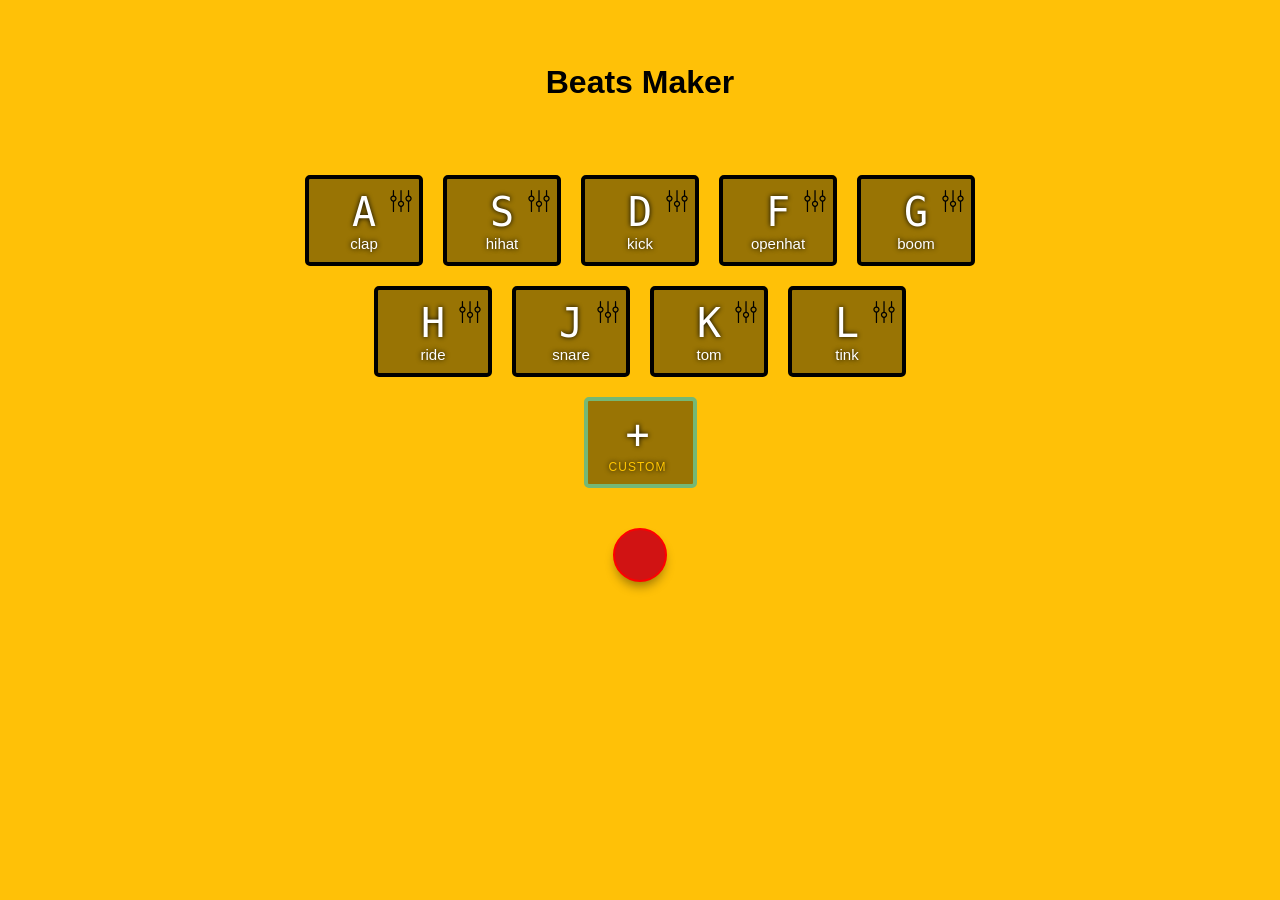
==== index.html @ 9469b546 "initial" ====
<!DOCTYPE html>
<html lang="en">
	<head>
		<meta charset="UTF-8" />
		<title>JS Drum Kit</title>
		<link rel="stylesheet" href="style.css" />
		<script src="js/js.js"></script>
		<script src="js/utls/Track.js"></script>
		<script src="js/utls/DrumPadButton.js"></script>
	</head>

	<body>
		<h2>Beats Maker</h2>
		<div class="keys"></div>

		<div class="custom-button-cont">
			<div class="key create-key">
				<kbd>+</kbd>
				<span class="sound">Custom</span>
				<input type="file" hidden />
			</div>
		</div>

		<div class="record-studio">
			<div id="record-loop-button"></div>
			<div class="record-loop-container"></div>
		</div>

		<div class="audioTagCont"></div>

		<script>
			init({
				keys: [
					{
						keyCode: 65,
						label: 'clap',
						sound: 'sounds/clap.wav',
					},
					{
						keyCode: 83,
						label: 'hihat',
						sound: 'sounds/hihat.wav',
					},
					{
						keyCode: 68,
						label: 'kick',
						sound: 'sounds/kick.wav',
					},
					{
						keyCode: 70,
						label: 'openhat',
						sound: 'sounds/openhat.wav',
					},
					{
						keyCode: 71,
						label: 'boom',
						sound: 'sounds/boom.wav',
					},
					{
						keyCode: 72,
						label: 'ride',
						sound: 'sounds/ride.wav',
					},
					{
						keyCode: 74,
						label: 'snare',
						sound: 'sounds/snare.wav',
					},
					{
						keyCode: 75,
						label: 'tom',
						sound: 'sounds/tom.wav',
					},
					{
						keyCode: 76,
						label: 'tink',
						sound: 'sounds/tink.wav',
					},
				],
			});
		</script>
	</body>
</html>
---- style.css ----
html {
	font-size: 10px;
	background-size: cover;
}

body,
html {
	margin: 0;
	padding: 0;
	font-family: sans-serif;
	background: #ffc107;
}

h2 {
	font-size: 32px;
	margin: 5% auto;
	text-align: center;
}

.custom-button-cont {
	display: flex;
	justify-content: center;
}

.keys {
	display: flex;
	flex-wrap: wrap;
	align-items: center;
	justify-content: center;
	max-width: 800px;
	margin: 5% auto;
	margin-bottom: 0;
}

.key {
	border: 0.4rem solid black;
	border-radius: 0.5rem;
	margin: 1rem;
	font-size: 1.5rem;
	padding: 1rem 0.5rem;
	transition: all 0.07s ease;
	width: 10rem;
	text-align: center;
	color: white;
	background: rgba(0, 0, 0, 0.4);
	text-shadow: 0 0 0.5rem black;
	cursor: pointer;
	position: relative;
}

.key-settings {
	background-image: url(imgs/icons/settings.svg);
	height: 38px;
	width: 34px;
	background-size: 65%;
	background-position: bottom left;
	background-repeat: no-repeat;
	right: -5px;
	top: -5px;
	position: absolute;
}

.key-settings:hover {
	background-image: url(imgs/icons/settings-white.svg);
}

kbd {
	display: block;
	font-size: 4rem;
	text-transform: uppercase;
}

.sound {
	font-size: 1.2rem;
	text-transform: uppercase;
	letter-spacing: 0.1rem;
	color: #ffc600;
}

.create-key {
	border-color: #75b875;
	transition: all 0.8s;
	padding-left: 0px;
}

.track {
	display: flex;
	width: 100px;
	justify-content: space-evenly;
	padding: 10px;
	border: solid black;
	margin: 6px;
	font-size: 15px;
}

.record-loop-container {
	display: flex;
	justify-content: center;
	flex-wrap: wrap;
}
.record-studio {
	display: flex;
	justify-content: center;
	flex-wrap: wrap;
	text-align: center;
}

#record-loop-button {
	width: 40px;
	padding: 5px;
	font-size: 16px;
	background: #d11313;
	border: Red 2px solid;
	height: 40px;
	border-radius: 50%;
	margin: 30px;
	box-shadow: 0px 7px 11px -3px #00000066;
}
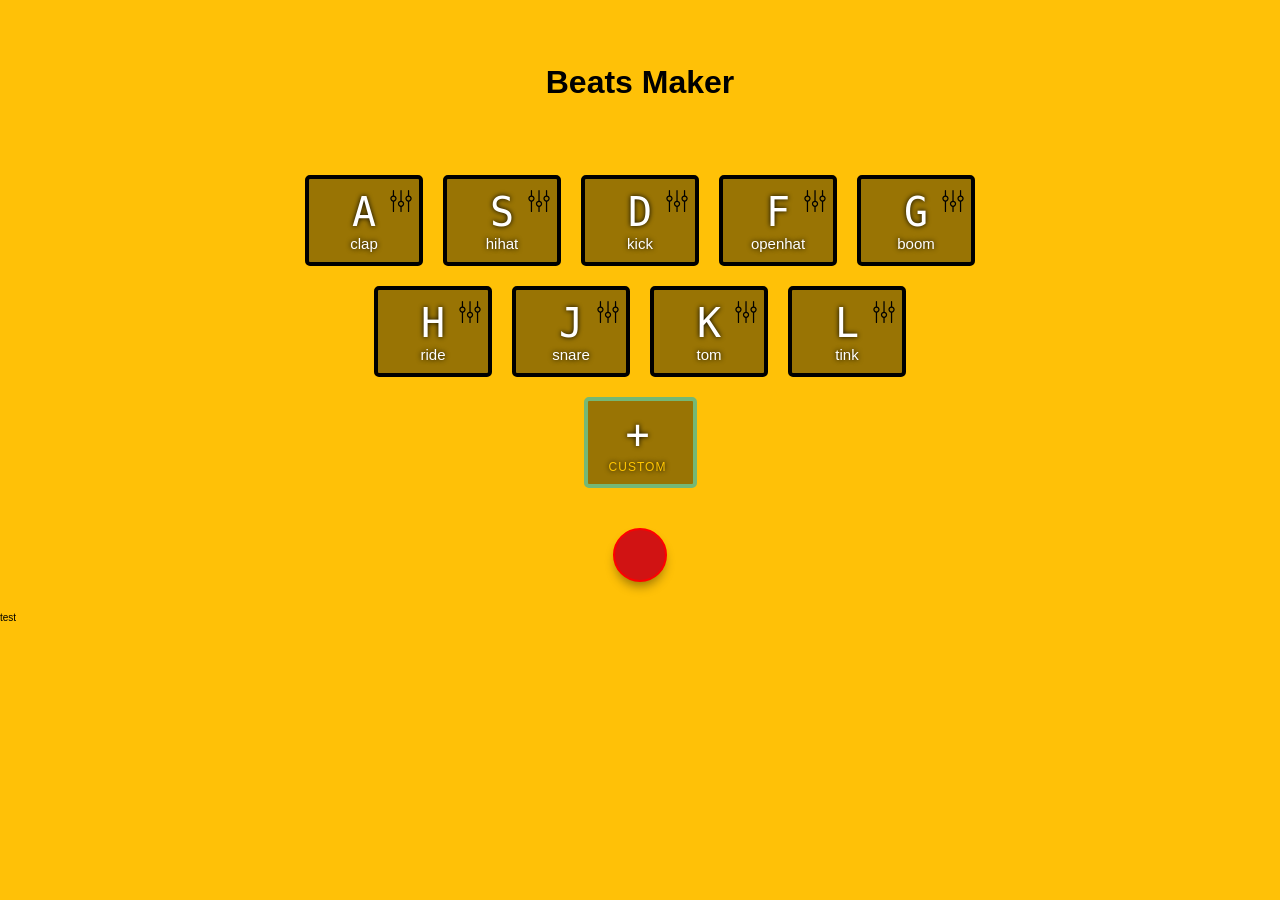
==== commit 91f25e12: "WOw" ====
--- a/index.html
+++ b/index.html
@@ -27,7 +27,7 @@
 		</div>
 
 		<div class="audioTagCont"></div>
-
+		test
 		<script>
 			init({
 				keys: [
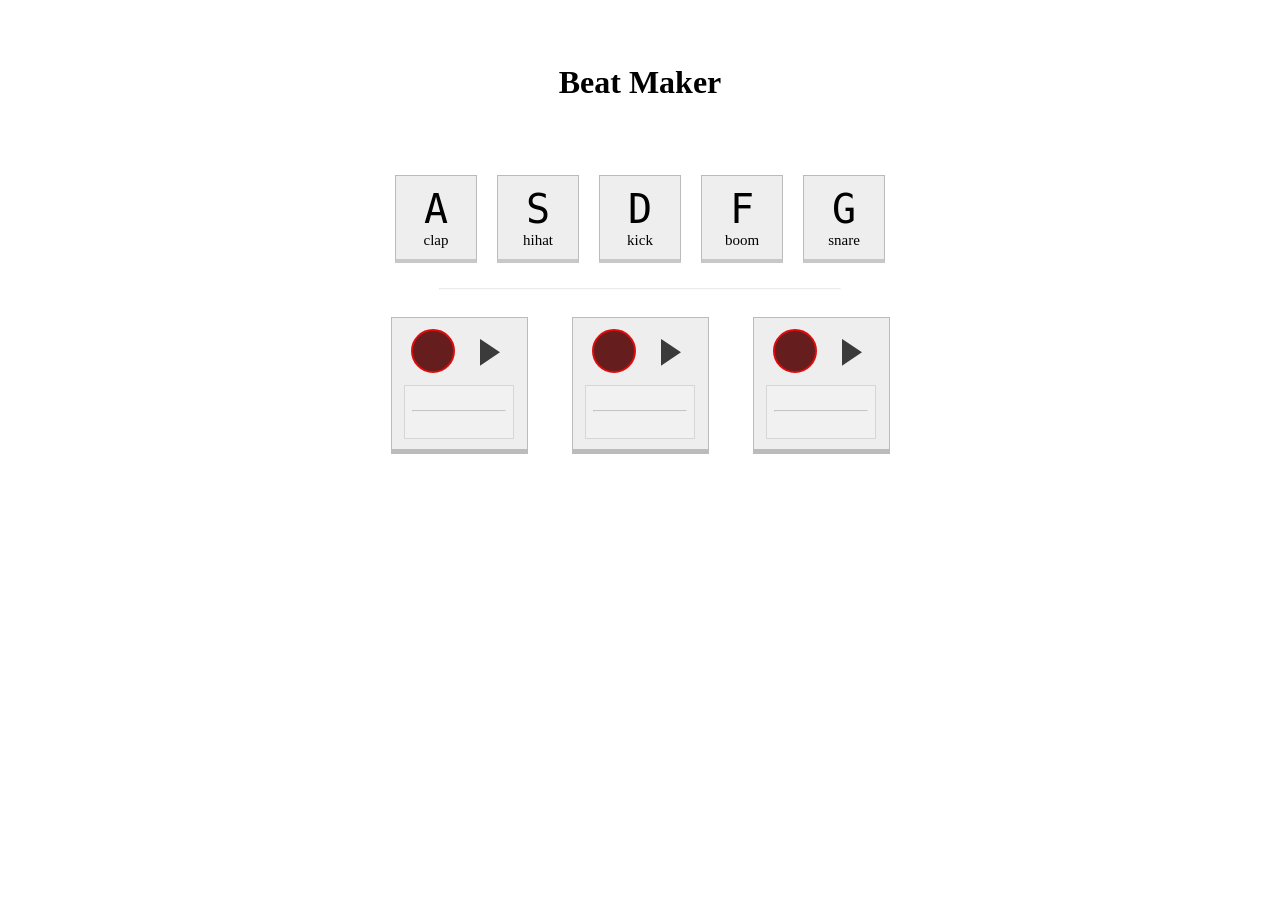
==== commit 43ac1b5d: "wrap this up" ====
--- a/index.html
+++ b/index.html
@@ -1,83 +1,157 @@
 <!DOCTYPE html>
 <html lang="en">
-	<head>
-		<meta charset="UTF-8" />
-		<title>JS Drum Kit</title>
-		<link rel="stylesheet" href="style.css" />
-		<script src="js/js.js"></script>
-		<script src="js/utls/Track.js"></script>
-		<script src="js/utls/DrumPadButton.js"></script>
-	</head>
 
-	<body>
-		<h2>Beats Maker</h2>
-		<div class="keys"></div>
+<head>
+	<meta charset="UTF-8" />
+	<title>JS Drum Kit</title>
+	<link rel="stylesheet" href="style.css" />
+	<script src="js/js.js"></script>
+	<script src="js/utls/Track.js"></script>
+	<script src="js/utls/DrumPadButton.js"></script>
+ </head>
 
-		<div class="custom-button-cont">
-			<div class="key create-key">
-				<kbd>+</kbd>
-				<span class="sound">Custom</span>
-				<input type="file" hidden />
-			</div>
+<body>
+<div class="record-studio">
+	<h2 style="width:100%;">Beat Maker</h2>
+	<div class="keys"></div>
+
+	<hr>
+
+	<!-- <div class="custom-button-cont">
+		<div class="key create-key">
+			<kbd>+</kbd>
+			<span class="sound">Custom</span>
+			<input type="file" hidden />
+		</div>
+	</div> -->
+
+		<div class="record-loop-container">
+		
+		<div class="track">
+			<div class="record"></div>
+			<div class="play-pause">
+				<div class="play">
+					<svg viewBox="0 0 15.55 20.74">
+						<g id="Layer_1-2" data-name="Layer 1">
+							<path class="cls-1" d="M0,20.74V0L1,.67l14.55,9.7Z"/>
+						</g>
+					</svg>
+				</div>
+
+				<div class="stop">
+					<svg  viewBox="0 0 15.51 20.7" fill="white">
+						<g id="Layer_1-2" data-name="Layer 1">
+							<path class="cls-1" d="M5.53,20.7H0V0H5.53Z"/>
+							<path class="cls-1" d="M15.51,20.69H10V0h5.51Z"/>
+						</g>
+					</svg>
+				</div>
+			</div>				
+					
+				<div class="sound-wave">
+						<img src="imgs/AudioVisualizer.webp">
+						<hr>
+					<img src="imgs/AudioVisualizer.webp">
+				</div>
+
+		</div>
+		
+		<div class="track">
+				<div class="record"></div>
+				<div class="play-pause">
+					<div class="play">
+						<svg viewBox="0 0 15.55 20.74">
+							<g id="Layer_1-2" data-name="Layer 1">
+								<path class="cls-1" d="M0,20.74V0L1,.67l14.55,9.7Z"/>
+							</g>
+						</svg>
+					</div>
+	
+					<div class="stop">
+						<svg  viewBox="0 0 15.51 20.7" fill="white">
+							<g id="Layer_1-2" data-name="Layer 1">
+								<path class="cls-1" d="M5.53,20.7H0V0H5.53Z"/>
+								<path class="cls-1" d="M15.51,20.69H10V0h5.51Z"/>
+							</g>
+						</svg>
+					</div>
+				</div>				
+						
+					<div class="sound-wave">
+							<img src="imgs/AudioVisualizer.webp">
+							<hr>
+						<img src="imgs/AudioVisualizer.webp">
+					</div>
+	
 		</div>
 
-		<div class="record-studio">
-			<div id="record-loop-button"></div>
-			<div class="record-loop-container"></div>
+		<div class="track">
+				<div class="record"></div>
+				<div class="play-pause">
+					<div class="play">
+						<svg viewBox="0 0 15.55 20.74">
+							<g id="Layer_1-2" data-name="Layer 1">
+								<path class="cls-1" d="M0,20.74V0L1,.67l14.55,9.7Z"/>
+							</g>
+						</svg>
+					</div>
+	
+					<div class="stop">
+						<svg  viewBox="0 0 15.51 20.7" fill="white">
+							<g id="Layer_1-2" data-name="Layer 1">
+								<path class="cls-1" d="M5.53,20.7H0V0H5.53Z"/>
+								<path class="cls-1" d="M15.51,20.69H10V0h5.51Z"/>
+							</g>
+						</svg>
+					</div>
+				</div>				
+						
+					<div class="sound-wave">
+							<img src="imgs/AudioVisualizer.webp">
+							<hr>
+						<img src="imgs/AudioVisualizer.webp">
+					</div>
+	
 		</div>
 
-		<div class="audioTagCont"></div>
-		test
-		<script>
-			init({
-				keys: [
-					{
-						keyCode: 65,
-						label: 'clap',
-						sound: 'sounds/clap.wav',
-					},
-					{
-						keyCode: 83,
-						label: 'hihat',
-						sound: 'sounds/hihat.wav',
-					},
-					{
-						keyCode: 68,
-						label: 'kick',
-						sound: 'sounds/kick.wav',
-					},
-					{
-						keyCode: 70,
-						label: 'openhat',
-						sound: 'sounds/openhat.wav',
-					},
-					{
-						keyCode: 71,
-						label: 'boom',
-						sound: 'sounds/boom.wav',
-					},
-					{
-						keyCode: 72,
-						label: 'ride',
-						sound: 'sounds/ride.wav',
-					},
-					{
-						keyCode: 74,
-						label: 'snare',
-						sound: 'sounds/snare.wav',
-					},
-					{
-						keyCode: 75,
-						label: 'tom',
-						sound: 'sounds/tom.wav',
-					},
-					{
-						keyCode: 76,
-						label: 'tink',
-						sound: 'sounds/tink.wav',
-					},
-				],
-			});
-		</script>
-	</body>
-</html>
+	</div>					
+</div>
+
+	<div class="audioTagCont">
+
+	</div>
+
+	<script>
+		init({
+			keys: [
+				{
+					keyCode: 65,
+					label: 'clap',
+					sound: 'sounds/clap.wav',
+				},
+				{
+					keyCode: 83,
+					label: 'hihat',
+					sound: 'sounds/hihat.wav',
+				},
+				{
+					keyCode: 68,
+					label: 'kick',
+					sound: 'sounds/kick.wav',
+				},
+				{
+					keyCode: 70,
+					label: 'boom',
+					sound: 'sounds/boom.wav',
+				},
+				{
+					keyCode: 71,
+					label: 'snare',
+					sound: 'sounds/snare.wav',
+				}
+			],
+		});
+	</script>
+</body>
+
+</html>
--- a/style.css
+++ b/style.css
@@ -3,12 +3,10 @@
 	background-size: cover;
 }
 
-body,
-html {
+body, html {
 	margin: 0;
 	padding: 0;
-	font-family: sans-serif;
-	background: #ffc107;
+	font-family: Roboto;
 }
 
 h2 {
@@ -27,25 +25,22 @@
 	flex-wrap: wrap;
 	align-items: center;
 	justify-content: center;
-	max-width: 800px;
-	margin: 5% auto;
 	margin-bottom: 0;
-}
+	width: 100%;
+}
+
 
 .key {
-	border: 0.4rem solid black;
-	border-radius: 0.5rem;
-	margin: 1rem;
-	font-size: 1.5rem;
-	padding: 1rem 0.5rem;
-	transition: all 0.07s ease;
-	width: 10rem;
-	text-align: center;
-	color: white;
-	background: rgba(0, 0, 0, 0.4);
-	text-shadow: 0 0 0.5rem black;
-	cursor: pointer;
-	position: relative;
+    border: 1px solid #bbbbbb;
+    margin: 1rem;
+    font-size: 1.5rem;
+    padding: 1rem 0.5rem;
+    transition: all 0.07s ease;
+    width: 70px;
+    text-align: center;
+    background: #eeeeee;
+    position: relative;
+    border-bottom: 4px solid #bbbb;
 }
 
 .key-settings {
@@ -85,19 +80,40 @@
 
 .track {
 	display: flex;
-	width: 100px;
-	justify-content: space-evenly;
-	padding: 10px;
-	border: solid black;
-	margin: 6px;
-	font-size: 15px;
+    width: 135px;
+    height: 100px;
+    justify-content: space-evenly;
+    padding-top: 4px;
+    padding-bottom: 27px;
+    margin: 22px;
+    flex-wrap: wrap;
+    position: relative;
+    background: #EEEEEE;
+    border: 1px solid #bbbbbb;
+    border-bottom: 5px solid #bbbbbb;
+}
+
+.track > * {
+    padding: 10px;
+    height: 20px;
+    width: 20px;
+    cursor: pointer;
+}
+
+.record-studio > hr{
+	width: 400px;
+    opacity: 0.2;
+    margin: 5px;
+    margin-top: 15px;
 }
 
 .record-loop-container {
 	display: flex;
 	justify-content: center;
 	flex-wrap: wrap;
-}
+	width: 100%;
+}
+
 .record-studio {
 	display: flex;
 	justify-content: center;
@@ -105,14 +121,93 @@
 	text-align: center;
 }
 
-#record-loop-button {
-	width: 40px;
-	padding: 5px;
-	font-size: 16px;
-	background: #d11313;
-	border: Red 2px solid;
-	height: 40px;
-	border-radius: 50%;
-	margin: 30px;
-	box-shadow: 0px 7px 11px -3px #00000066;
-}
+.record-title {
+	width: 100%;
+}
+
+.record {
+	position: relative;
+    width: 20px;
+    height: 20px;
+    border-radius: 50%;
+    background: #651d1d;
+    color: white;
+    font-size: 13px;
+    letter-spacing: 1px;
+    transition: all .2s;
+    border: solid 2px #de0d0d;
+    margin: 7px;
+    left: 0px;
+}
+
+.recording .record {
+    background: #bf1515;
+}
+
+.track svg{
+	fill: rgb(59, 59, 59);
+}
+
+.recording svg{
+	fill:rgb(201, 201, 201);
+}
+.sound-wave{
+    width: 80%;
+    pointer-events: none;
+    background: #f1f1f1;
+	height: 52px;
+	padding: 0;
+    overflow: hidden;
+	border: 1px solid #d6d6d6;
+	margin-top: 5px;
+}
+
+.sound-wave > hr{
+	width: 85%;
+    opacity: .5;
+    margin: 0px auto;
+    margin-bottom: 4px;
+	margin-top: -4px;
+	position: relative;
+	top:-9px;
+}
+
+.playing .play-pause{
+	pointer-events: none;
+}
+.stop{
+	display: none;
+}
+.playing .stop{
+	display:block;
+}
+.playing .play{
+	display: none;
+}
+.sound-wave img{
+	top: -10px;
+	width: 138%;
+    left: -21px;
+    height: 35px;
+    position: relative;
+}
+.sound-wave img:last-child {
+    position: relative;
+    top: -13px;
+    filter: hue-rotate(170deg);
+    transform: rotate(180deg) scaleX(-1);
+}
+.sound-wave img{
+	opacity: 0;
+	transition: opacity .25s;
+}
+
+.playing + .sound-wave img{
+	opacity:1;
+}
+
+.play-pause{
+	position: relative;
+    left: -4px;
+    top: 7px;
+}
